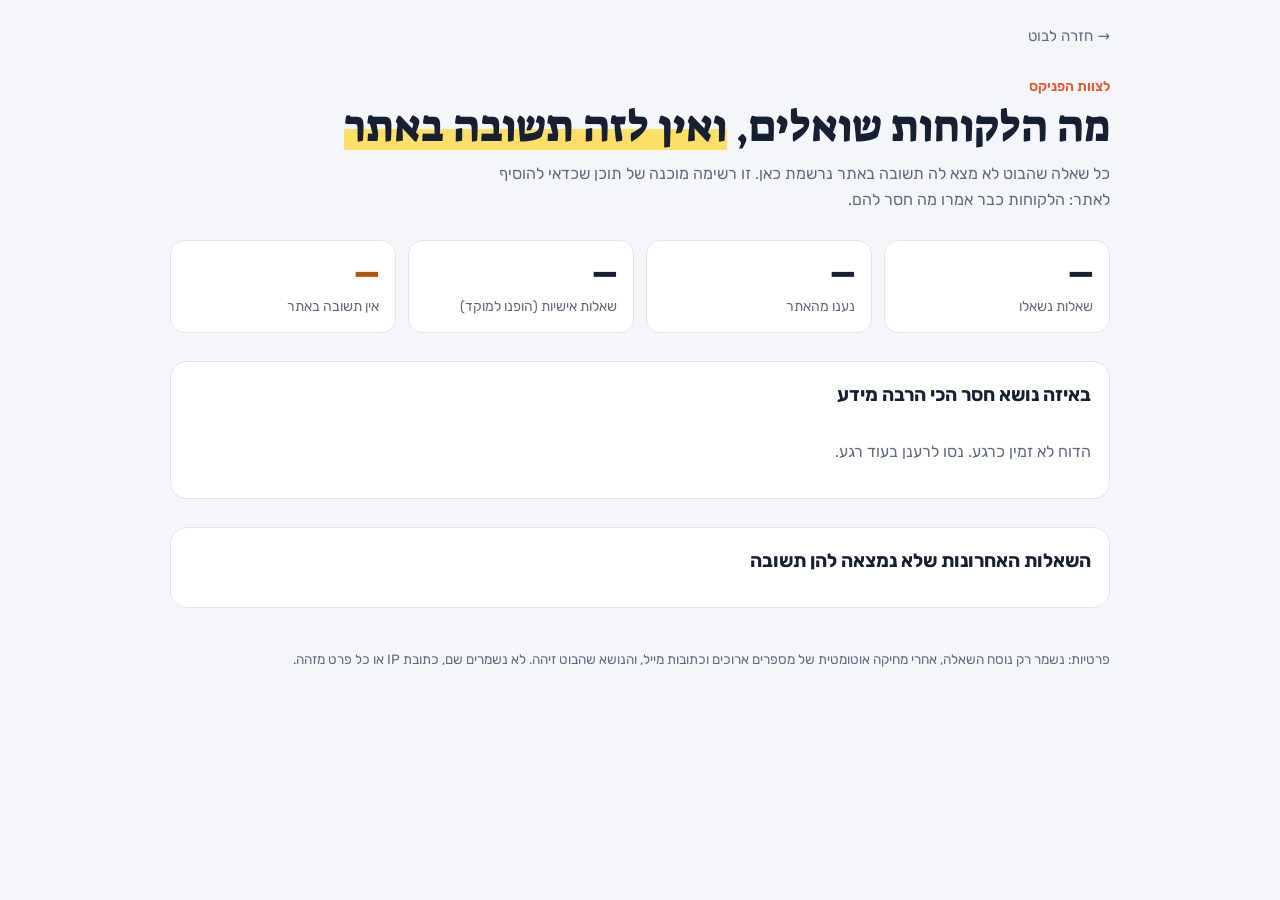
==== web/public/insights.html @ 275848f5 "Web: answers in the customer's language (with Hebrew search translation), voice input and read-aloud" ====
<!doctype html>
<html lang="he" dir="rtl">
<head>
<meta charset="utf-8">
<meta name="viewport" content="width=device-width, initial-scale=1, viewport-fit=cover">
<title>מקור · מה הלקוחות שואלים</title>
<meta name="description" content="דוח לצוות הפניקס: השאלות שלקוחות שאלו את הבוט, ואין עליהן תשובה באתר.">
<link rel="stylesheet" href="widget.css" data-mk-css>
<style>
/* layout: לוח בקרה בעמודה אחת - מספרים למעלה, נושאים, ואז רשימת השאלות שלא נענו */
:root {
  --bg: #f4f6fa; --surface: #ffffff; --ink: #172033; --muted: #5f6b7d; --line: #e1e6ee;
  --accent: #e8572a; --ok: #0f7b62; --warn: #b4540a; --mark: #ffe066;
  --display: "Suez One", "Rubik", Georgia, serif;
  --body: "Rubik", "Assistant", system-ui, "Segoe UI", Arial, sans-serif;
  color-scheme: light;
}
@media (prefers-color-scheme: dark) { :root:not([data-theme="light"]) {
  --bg: #0f1420; --surface: #151b28; --ink: #e9edf5; --muted: #a3adbf; --line: #262e40; --ok: #6fd3b5; --warn: #f3a35b; --mark: #7a6514; color-scheme: dark; } }
:root[data-theme="dark"] {
  --bg: #0f1420; --surface: #151b28; --ink: #e9edf5; --muted: #a3adbf; --line: #262e40; --ok: #6fd3b5; --warn: #f3a35b; --mark: #7a6514; color-scheme: dark; }
* { box-sizing: border-box; }
body { margin: 0; background: var(--bg); color: var(--ink); font-family: var(--body); line-height: 1.6; }
.wrap { max-width: 980px; margin: 0 auto; padding-left: max(20px, env(safe-area-inset-left, 0px));
  padding-right: max(20px, env(safe-area-inset-right, 0px)); padding-block: 24px 56px; display: flex; flex-direction: column; gap: 28px; }
.top { display: flex; align-items: center; gap: 12px; flex-wrap: wrap; }
.top a { color: var(--muted); text-decoration: none; font-size: 15px; }
.top a:hover { color: var(--ink); }
.eyebrow { color: var(--accent); font-weight: 600; font-size: 14px; }
h1 { font-family: var(--display); font-weight: 400; font-size: clamp(30px, 5vw, 44px); line-height: 1.15; margin: 4px 0 8px; text-wrap: balance; }
h1 span { background: linear-gradient(transparent 55%, var(--mark) 55%, var(--mark) 92%, transparent 92%); }
.lede { margin: 0; color: var(--muted); max-width: 62ch; }
.stats { display: grid; grid-template-columns: repeat(4, minmax(0, 1fr)); gap: 12px; }
.stat { background: var(--surface); border: 1px solid var(--line); border-radius: 14px; padding: 14px 16px; }
.stat b { display: block; font-family: var(--display); font-size: 34px; line-height: 1.1; font-variant-numeric: tabular-nums; }
.stat span { color: var(--muted); font-size: 14px; }
.stat.gap b { color: var(--warn); }
.panel { background: var(--surface); border: 1px solid var(--line); border-radius: 16px; padding: 18px; display: flex; flex-direction: column; gap: 12px; }
.panel h2 { margin: 0; font-size: 19px; }
.bar { display: grid; grid-template-columns: minmax(0, 220px) minmax(0, 1fr) 40px; align-items: center; gap: 10px; font-size: 14.5px; }
.bar-track { height: 12px; border-radius: 6px; background: var(--bg); overflow: hidden; }
.bar-fill { height: 100%; background: var(--warn); border-radius: 6px; }
.bar b { text-align: left; font-variant-numeric: tabular-nums; }
.q { display: flex; gap: 12px; justify-content: space-between; align-items: baseline; padding: 10px 0; border-bottom: 1px solid var(--line); }
.q:last-child { border-bottom: 0; }
.q p { margin: 0; min-width: 0; overflow-wrap: anywhere; }
.q small { color: var(--muted); white-space: nowrap; font-size: 12.5px; }
.tag { display: inline-block; font-size: 12px; color: var(--muted); border: 1px solid var(--line); border-radius: 999px; padding: 0 8px; margin-inline-start: 6px; }
.empty { color: var(--muted); }
.note { font-size: 13.5px; color: var(--muted); }
@media (max-width: 720px) {
  .stats { grid-template-columns: repeat(2, minmax(0, 1fr)); }
  .bar { grid-template-columns: minmax(0, 1fr) 40px; }
  .bar-track { grid-column: 1 / -1; grid-row: 2; }
}
</style>
</head>
<body>
<div class="wrap">
  <nav class="top"><a href="/">→ חזרה לבוט</a></nav>
  <header>
    <div class="eyebrow">לצוות הפניקס</div>
    <h1>מה הלקוחות שואלים, <span>ואין לזה תשובה באתר</span></h1>
    <p class="lede">כל שאלה שהבוט לא מצא לה תשובה באתר נרשמת כאן. זו רשימה מוכנה של תוכן שכדאי להוסיף לאתר: הלקוחות כבר אמרו מה חסר להם.</p>
  </header>

  <section class="stats" id="stats" aria-label="סיכום">
    <div class="stat"><b id="s-total">–</b><span>שאלות נשאלו</span></div>
    <div class="stat"><b id="s-answered">–</b><span>נענו מהאתר</span></div>
    <div class="stat"><b id="s-personal">–</b><span>שאלות אישיות (הופנו למוקד)</span></div>
    <div class="stat gap"><b id="s-gap">–</b><span>אין תשובה באתר</span></div>
  </section>

  <section class="panel">
    <h2>באיזה נושא חסר הכי הרבה מידע</h2>
    <div id="topics"><p class="empty">טוען…</p></div>
  </section>

  <section class="panel">
    <h2>השאלות האחרונות שלא נמצאה להן תשובה</h2>
    <div id="recent"><p class="empty">טוען…</p></div>
  </section>

  <p class="note">פרטיות: נשמר רק נוסח השאלה, אחרי מחיקה אוטומטית של מספרים ארוכים וכתובות מייל, והנושא שהבוט זיהה. לא נשמרים שם, כתובת IP או כל פרט מזהה.</p>
</div>

<script>
  function esc(s) { return String(s).replace(/[&<>"']/g, function (c) { return { "&": "&amp;", "<": "&lt;", ">": "&gt;", '"': "&quot;", "'": "&#39;" }[c]; }); }
  function pct(n, total) { return total ? Math.round(100 * n / total) + "%" : "–"; }
  fetch("/api/insights").then(function (r) { return r.json(); }).then(function (d) {
    if (!d.enabled) {
      document.getElementById("topics").innerHTML = '<p class="empty">הדוח עוד לא מחובר למסד נתונים.</p>';
      document.getElementById("recent").innerHTML = "";
      return;
    }
    document.getElementById("s-total").textContent = d.total.toLocaleString("he-IL");
    document.getElementById("s-answered").textContent = pct(d.answered, d.total);
    document.getElementById("s-personal").textContent = pct(d.personal, d.total);
    document.getElementById("s-gap").textContent = pct(d.not_found, d.total);

    var max = d.topics.length ? d.topics[0][1] : 0;
    document.getElementById("topics").innerHTML = d.topics.length ? d.topics.map(function (t) {
      return '<div class="bar"><span>' + esc(t[0]) + '</span><div class="bar-track"><div class="bar-fill" style="width:' +
        Math.max(4, 100 * t[1] / max) + '%"></div></div><b>' + t[1] + "</b></div>";
    }).join("") : '<p class="empty">עוד אין שאלות כאלה. הן יופיעו כאן כשלקוחות ישאלו משהו שלא כתוב באתר.</p>';

    document.getElementById("recent").innerHTML = d.recent.length ? d.recent.map(function (g) {
      var when = new Date(g.ts * 1000).toLocaleDateString("he-IL", { day: "numeric", month: "numeric" });
      return '<div class="q"><p dir="auto">' + esc(g.q) + (g.topic ? '<span class="tag">' + esc(g.topic) + "</span>" : "") +
        "</p><small>" + when + "</small></div>";
    }).join("") : '<p class="empty">עוד אין שאלות כאלה.</p>';
  }).catch(function () {
    document.getElementById("topics").innerHTML = '<p class="empty">הדוח לא זמין כרגע. נסו לרענן בעוד רגע.</p>';
    document.getElementById("recent").innerHTML = "";
  });
</script>
</body>
</html>
---- web/public/widget.css ----
/*
  מקור - עיצוב ווידג'ט הצ'אט.
  כל המחלקות מתחילות ב-mk- וכל הצבעים הם משתנים (--mk-...), כדי שהווידג'ט
  לא יתנגש בעיצוב של האתר שמטמיע אותו, ושאפשר לשנות צבע מותג בשורה אחת.
*/
/* גופנים מקומיים (רישיון SIL OFL, ראו fonts/) - בלי תלות ב-Google Fonts */
@font-face { font-family: "Rubik"; font-style: normal; font-weight: 400; font-display: swap; src: url("fonts/rubik-hebrew-400-normal.woff2") format("woff2"); unicode-range: U+0307-0308, U+0590-05FF, U+200C-2010, U+20AA, U+25CC, U+FB1D-FB4F; }
@font-face { font-family: "Rubik"; font-style: normal; font-weight: 400; font-display: swap; src: url("fonts/rubik-latin-400-normal.woff2") format("woff2"); unicode-range: U+0000-00FF, U+0131, U+0152-0153, U+02BB-02BC, U+02C6, U+02DA, U+02DC, U+2000-206F, U+20AC, U+2122, U+2191, U+2193, U+2212, U+2215, U+FEFF, U+FFFD; }
@font-face { font-family: "Rubik"; font-style: normal; font-weight: 500; font-display: swap; src: url("fonts/rubik-hebrew-500-normal.woff2") format("woff2"); unicode-range: U+0307-0308, U+0590-05FF, U+200C-2010, U+20AA, U+25CC, U+FB1D-FB4F; }
@font-face { font-family: "Rubik"; font-style: normal; font-weight: 500; font-display: swap; src: url("fonts/rubik-latin-500-normal.woff2") format("woff2"); unicode-range: U+0000-00FF, U+0131, U+0152-0153, U+02BB-02BC, U+02C6, U+02DA, U+02DC, U+2000-206F, U+20AC, U+2122, U+2191, U+2193, U+2212, U+2215, U+FEFF, U+FFFD; }
@font-face { font-family: "Rubik"; font-style: normal; font-weight: 600; font-display: swap; src: url("fonts/rubik-hebrew-600-normal.woff2") format("woff2"); unicode-range: U+0307-0308, U+0590-05FF, U+200C-2010, U+20AA, U+25CC, U+FB1D-FB4F; }
@font-face { font-family: "Rubik"; font-style: normal; font-weight: 600; font-display: swap; src: url("fonts/rubik-latin-600-normal.woff2") format("woff2"); unicode-range: U+0000-00FF, U+0131, U+0152-0153, U+02BB-02BC, U+02C6, U+02DA, U+02DC, U+2000-206F, U+20AC, U+2122, U+2191, U+2193, U+2212, U+2215, U+FEFF, U+FFFD; }
@font-face { font-family: "Rubik"; font-style: normal; font-weight: 700; font-display: swap; src: url("fonts/rubik-hebrew-700-normal.woff2") format("woff2"); unicode-range: U+0307-0308, U+0590-05FF, U+200C-2010, U+20AA, U+25CC, U+FB1D-FB4F; }
@font-face { font-family: "Rubik"; font-style: normal; font-weight: 700; font-display: swap; src: url("fonts/rubik-latin-700-normal.woff2") format("woff2"); unicode-range: U+0000-00FF, U+0131, U+0152-0153, U+02BB-02BC, U+02C6, U+02DA, U+02DC, U+2000-206F, U+20AC, U+2122, U+2191, U+2193, U+2212, U+2215, U+FEFF, U+FFFD; }
@font-face { font-family: "Suez One"; font-style: normal; font-weight: 400; font-display: swap; src: url("fonts/suez-one-hebrew-400-normal.woff2") format("woff2"); unicode-range: U+0307-0308, U+0590-05FF, U+200C-2010, U+20AA, U+25CC, U+FB1D-FB4F; }
@font-face { font-family: "Suez One"; font-style: normal; font-weight: 400; font-display: swap; src: url("fonts/suez-one-latin-400-normal.woff2") format("woff2"); unicode-range: U+0000-00FF, U+0131, U+0152-0153, U+02BB-02BC, U+02C6, U+02DA, U+02DC, U+2000-206F, U+20AC, U+2122, U+2191, U+2193, U+2212, U+2215, U+FEFF, U+FFFD; }

.mk {
  --mk-accent: #e8572a;          /* צבע המותג - ניתן לשינוי עם data-color */
  --mk-accent-ink: #ffffff;
  --mk-ink: #172033;
  --mk-muted: #5f6b7d;
  --mk-line: #e3e7ee;
  --mk-bg: #ffffff;
  --mk-soft: #f3f5f9;
  --mk-user: #172033;
  --mk-user-ink: #ffffff;
  --mk-mark: #ffe066;            /* צבע ה"מרקר" */
  --mk-ok: #0f7b62;  --mk-ok-bg: #e2f4ee;
  --mk-nf: #5a6378;  --mk-nf-bg: #eceff5;
  --mk-pe: #8a5300;  --mk-pe-bg: #fdf0d6;
  --mk-open: #0f7b62; --mk-closed: #b23b2e; --mk-wa: #128c4a;
  --mk-font: "Rubik", "Assistant", system-ui, "Segoe UI", Arial, sans-serif;
  --mk-radius: 20px;
  --mk-shadow: 0 28px 70px -24px rgba(23, 32, 51, .38), 0 2px 10px rgba(23, 32, 51, .07);

  font-family: var(--mk-font);
  color: var(--mk-ink);
  direction: rtl;
  font-size: 15px;
  line-height: 1.6;
  box-sizing: border-box;
}
.mk *, .mk *::before, .mk *::after { box-sizing: inherit; }
.mk [hidden] { display: none !important; }

@media (prefers-color-scheme: dark) {
  :root:not([data-theme="light"]) .mk.mk-auto-theme {
    --mk-ink: #e9edf5; --mk-muted: #a3adbf; --mk-line: #2c3446; --mk-bg: #151b28; --mk-soft: #1e2534;
    --mk-user: #e9edf5; --mk-user-ink: #151b28; --mk-mark: #7a6514;
    --mk-ok: #6fd3b5; --mk-ok-bg: #133229; --mk-nf: #b7bfd1; --mk-nf-bg: #252d3e;
    --mk-pe: #f3c46b; --mk-pe-bg: #3a2c12; --mk-open: #6fd3b5; --mk-closed: #ff8f80; --mk-wa: #5fd394;
  }
}
:root[data-theme="dark"] .mk.mk-auto-theme {
  --mk-ink: #e9edf5; --mk-muted: #a3adbf; --mk-line: #2c3446; --mk-bg: #151b28; --mk-soft: #1e2534;
  --mk-user: #e9edf5; --mk-user-ink: #151b28; --mk-mark: #7a6514;
  --mk-ok: #6fd3b5; --mk-ok-bg: #133229; --mk-nf: #b7bfd1; --mk-nf-bg: #252d3e;
  --mk-pe: #f3c46b; --mk-pe-bg: #3a2c12; --mk-open: #6fd3b5; --mk-closed: #ff8f80; --mk-wa: #5fd394;
}

/* ---------- חלון הצ'אט ---------- */
.mk-panel {
  display: flex; flex-direction: column; height: 100%; min-height: 0;
  background: var(--mk-bg); border: 1px solid var(--mk-line);
  border-radius: var(--mk-radius); box-shadow: var(--mk-shadow); overflow: hidden;
}
.mk-head {
  display: flex; align-items: center; gap: 10px; padding: 12px 14px;
  border-bottom: 1px solid var(--mk-line);
}
.mk-logo {
  width: 40px; height: 40px; flex: none; border-radius: 13px;
  background: var(--mk-accent); color: var(--mk-accent-ink); display: grid; place-items: center;
}
.mk-logo svg { width: 22px; height: 22px; }
.mk-title { display: flex; flex-direction: column; min-width: 0; }
.mk-title b { font-size: 17px; line-height: 1.2; }
.mk-status { font-size: 12.5px; color: var(--mk-muted); display: flex; align-items: center; gap: 6px; }
.mk-dot { width: 7px; height: 7px; border-radius: 50%; background: #c2c8d3; }
.mk-status[data-state="ready"] .mk-dot { background: var(--mk-open); box-shadow: 0 0 0 3px color-mix(in srgb, var(--mk-open) 20%, transparent); }
.mk-status[data-state="warming"] .mk-dot { background: #e0b100; animation: mk-pulse .9s infinite alternate; }
.mk-head-actions { margin-inline-start: auto; display: flex; align-items: center; gap: 2px; }
.mk-faq-btn {
  display: inline-flex; align-items: center; gap: 6px; font: inherit; font-size: 13px; font-weight: 600;
  color: var(--mk-ink); background: var(--mk-soft); border: 1px solid transparent; border-radius: 999px;
  padding: 6px 12px; cursor: pointer; white-space: nowrap;
}
.mk-faq-btn svg { width: 16px; height: 16px; }
.mk-faq-btn:hover { border-color: var(--mk-line); }
.mk-faq-btn[aria-pressed="true"] { background: var(--mk-ink); color: var(--mk-bg); }
.mk-icon-btn {
  border: 0; background: transparent; color: var(--mk-muted); cursor: pointer;
  width: 34px; height: 34px; border-radius: 10px; display: grid; place-items: center;
}
.mk-icon-btn:hover { background: var(--mk-soft); color: var(--mk-ink); }
.mk-icon-btn svg { width: 18px; height: 18px; }

.mk-body { position: relative; flex: 1; min-height: 0; display: flex; }

/* ---------- ההודעות ---------- */
.mk-log, .mk-faq {
  flex: 1; min-height: 0; overflow-y: auto; overscroll-behavior: contain;
  padding: 18px 16px 10px; display: flex; flex-direction: column; gap: 14px;
}
.mk-msg { max-width: 92%; animation: mk-in .3s ease-out both; }
.mk p { margin: 0; }
.mk p + p { margin-top: 6px; }
.mk-user {
  align-self: flex-start; background: var(--mk-user); color: var(--mk-user-ink);
  padding: 9px 14px; border-radius: 18px 18px 18px 5px;
}
.mk-bot { align-self: stretch; max-width: 100%; display: flex; flex-direction: column; gap: 10px; }
.mk-bubble { background: var(--mk-soft); border-radius: 5px 18px 18px 18px; padding: 12px 14px; }
.mk-bubble ul { margin: 4px 0 0; padding-inline-start: 18px; }
.mk-bubble li { margin: 3px 0; }

.mk-badge {
  align-self: flex-start; font-size: 12.5px; font-weight: 600;
  padding: 2px 10px; border-radius: 999px;
}
.mk-badge.answered { color: var(--mk-ok); background: var(--mk-ok-bg); }
.mk-badge.not_found { color: var(--mk-nf); background: var(--mk-nf-bg); }
.mk-badge.personal { color: var(--mk-pe); background: var(--mk-pe-bg); }

/* ---------- אנימציית "מרקר" בזמן חיפוש ---------- */
.mk-thinking {
  background: var(--mk-soft); border-radius: 5px 18px 18px 18px; padding: 14px 16px 12px;
  display: flex; flex-direction: column; gap: 10px; width: min(300px, 100%);
}
.mk-lines { display: flex; flex-direction: column; gap: 9px; }
.mk-lines i {
  position: relative; display: block; height: 9px; border-radius: 5px;
  background: color-mix(in srgb, var(--mk-muted) 22%, transparent); overflow: hidden;
}
.mk-lines i:nth-child(1) { width: 92%; } .mk-lines i:nth-child(2) { width: 74%; } .mk-lines i:nth-child(3) { width: 84%; }
.mk-lines i::after {           /* המרקר הצהוב שעובר על השורה */
  content: ""; position: absolute; top: -2px; bottom: -2px; right: 0; width: 0;
  background: var(--mk-mark); border-radius: 4px; opacity: .95;
  animation: mk-mark 2.7s ease-in-out infinite;
}
.mk-lines i:nth-child(2)::after { animation-delay: .9s; }
.mk-lines i:nth-child(3)::after { animation-delay: 1.8s; }
.mk-thinking-text { font-size: 13.5px; color: var(--mk-muted); }

/* ---------- מקורות + ציטוט מודגש ---------- */
.mk-sources { display: flex; flex-direction: column; gap: 8px; }
.mk-src {
  border: 1px solid var(--mk-line); border-radius: 14px; padding: 10px 12px;
  display: flex; flex-direction: column; gap: 6px; background: var(--mk-bg);
}
.mk-src-title { font-size: 13px; font-weight: 600; display: flex; gap: 8px; align-items: baseline; }
.mk-src-title span {
  flex: none; font-size: 11px; font-weight: 600; color: var(--mk-muted);
  border: 1px solid var(--mk-line); border-radius: 6px; padding: 0 6px;
}
.mk-quote { font-size: 14px; line-height: 1.7; }
.mk-quote mark {
  background: linear-gradient(transparent 30%, var(--mk-mark) 30%, var(--mk-mark) 90%, transparent 90%);
  color: inherit; padding: 0 3px; box-decoration-break: clone; -webkit-box-decoration-break: clone;
}
.mk-src-link {
  align-self: flex-start; font-size: 13px; font-weight: 600; color: var(--mk-accent);
  text-decoration: none; display: inline-flex; gap: 5px; align-items: center;
}
.mk-src-link svg { width: 14px; height: 14px; }
.mk-src-link:hover { text-decoration: underline; }

/* ---------- כרטיס המוקד ---------- */
.mk-dept {
  border-radius: 14px; padding: 12px 14px; display: flex; flex-direction: column; gap: 8px;
  background: var(--mk-bg); border: 1px solid var(--mk-line);
  box-shadow: inset 0 3px 0 var(--mk-accent);
}
.mk-dept-top { display: flex; align-items: center; gap: 8px; flex-wrap: wrap; }
.mk-dept-ico { width: 26px; height: 26px; border-radius: 8px; display: grid; place-items: center; background: var(--mk-soft); color: var(--mk-accent); }
.mk-dept-ico svg { width: 15px; height: 15px; }
.mk-dept-name { font-weight: 600; font-size: 14px; }
.mk-open { font-size: 12px; font-weight: 600; padding: 1px 9px; border-radius: 999px; display: inline-flex; align-items: center; gap: 5px; }
.mk-open::before { content: ""; width: 7px; height: 7px; border-radius: 50%; background: currentColor; }
.mk-open.is-open { color: var(--mk-open); background: color-mix(in srgb, var(--mk-open) 12%, transparent); }
.mk-open.is-closed { color: var(--mk-closed); background: color-mix(in srgb, var(--mk-closed) 10%, transparent); }
.mk-hours { font-size: 12.5px; color: var(--mk-muted); }
.mk-contacts { display: flex; flex-wrap: wrap; gap: 6px; }
.mk-contact {
  display: inline-flex; align-items: baseline; gap: 6px; font-size: 14px; font-weight: 600;
  padding: 6px 12px; border-radius: 10px; background: var(--mk-soft); color: var(--mk-ink); text-decoration: none;
}
.mk-contact small { font-weight: 500; font-size: 12px; color: var(--mk-muted); }
.mk-contact bdi { direction: ltr; unicode-bidi: isolate; font-variant-numeric: tabular-nums; }
.mk-contact.is-wa bdi { color: var(--mk-wa); }
.mk-contact:hover { background: var(--mk-line); }
.mk-dept-mini { font-size: 13px; color: var(--mk-muted); }
.mk-dept-mini button { font: inherit; color: var(--mk-accent); background: none; border: 0; padding: 0; cursor: pointer; font-weight: 600; }

/* ---------- הצעות ---------- */
.mk-suggest { display: flex; flex-direction: column; align-items: flex-start; gap: 8px; }
.mk-chip {
  font: inherit; font-size: 14px; cursor: pointer; text-align: start;
  padding: 8px 14px; border-radius: 14px; border: 1px solid var(--mk-line);
  background: var(--mk-bg); color: var(--mk-ink); transition: border-color .15s, transform .15s;
}
.mk-chip:hover { border-color: var(--mk-accent); transform: translateX(-2px); }
.mk-error { color: var(--mk-closed); font-size: 14px; }
.mk-retry { font: inherit; font-size: 13px; margin-top: 6px; border: 1px solid var(--mk-line); background: var(--mk-bg); border-radius: 8px; padding: 3px 10px; cursor: pointer; color: var(--mk-ink); }

/* ---------- שאלות נפוצות ---------- */
.mk-faq { gap: 8px; }
.mk-faq-head { display: flex; align-items: center; justify-content: space-between; gap: 8px; }
.mk-faq-head b { font-size: 17px; }
.mk-back { display: inline-flex; align-items: center; gap: 4px; font: inherit; font-size: 13px; font-weight: 600; color: var(--mk-accent); background: none; border: 0; cursor: pointer; }
.mk-back svg { width: 16px; height: 16px; }
.mk-faq-intro { margin: 0 0 4px; font-size: 13px; color: var(--mk-muted); }
.mk-faq-topic { font-size: 12px; font-weight: 600; color: var(--mk-muted); letter-spacing: .02em; margin-top: 8px; }
.mk-faq-item { border: 1px solid var(--mk-line); border-radius: 14px; background: var(--mk-bg); }
.mk-faq-item summary {
  list-style: none; cursor: pointer; padding: 11px 14px; font-weight: 600; font-size: 14.5px;
  display: flex; justify-content: space-between; gap: 10px; align-items: center;
}
.mk-faq-item summary::-webkit-details-marker { display: none; }
.mk-faq-item summary::after { content: "+"; font-size: 20px; line-height: 1; color: var(--mk-muted); transition: transform .2s; }
.mk-faq-item[open] summary::after { transform: rotate(45deg); }
.mk-faq-body { padding: 0 12px 12px; display: flex; flex-direction: column; gap: 8px; }
.mk-faq-loading { color: var(--mk-muted); }

/* ---------- שורת הכתיבה ---------- */
.mk-form { border-top: 1px solid var(--mk-line); padding: 10px 12px 8px; display: flex; flex-direction: column; gap: 6px; }
.mk-row { display: flex; gap: 8px; align-items: flex-end; }
.mk-input {
  flex: 1; min-width: 0; resize: none; font: inherit; color: var(--mk-ink);
  background: var(--mk-soft); border: 1px solid transparent; border-radius: 14px;
  padding: 10px 14px; max-height: 120px; outline: none;
}
.mk-input::placeholder { color: var(--mk-muted); }
.mk-input:focus { border-color: var(--mk-accent); background: var(--mk-bg); outline: none; box-shadow: 0 0 0 3px color-mix(in srgb, var(--mk-accent) 18%, transparent); }
.mk-send {
  flex: none; width: 44px; height: 44px; border-radius: 14px; border: 0; cursor: pointer;
  background: var(--mk-accent); color: var(--mk-accent-ink); display: grid; place-items: center;
  transition: transform .15s;
}
.mk-send:hover:not(:disabled) { transform: scale(1.05); }
.mk-send:disabled { opacity: .45; cursor: default; }
.mk-send svg { width: 20px; height: 20px; transform: scaleX(-1); }
.mk-note { font-size: 11.5px; color: var(--mk-muted); text-align: center; }

.mk button:focus-visible, .mk a:focus-visible, .mk summary:focus-visible,
.mk-launcher:focus-visible {
  outline: 3px solid color-mix(in srgb, var(--mk-accent) 55%, transparent); outline-offset: 2px;
}


/* ---------- שורת הסטטוס + הקראה ---------- */
.mk-answer-top { display: flex; align-items: center; gap: 8px; flex-wrap: wrap; }
.mk-speak {
  display: inline-flex; align-items: center; gap: 5px; font: inherit; font-size: 12.5px; font-weight: 600;
  color: var(--mk-muted); background: transparent; border: 1px solid var(--mk-line); border-radius: 999px;
  padding: 2px 10px; cursor: pointer;
}
.mk-speak svg { width: 15px; height: 15px; }
.mk-speak:hover, .mk-speak.is-on { color: var(--mk-accent); border-color: var(--mk-accent); }
.mk-langs { font-size: 13px; color: var(--mk-muted); }

/* ---------- טבלת השוואה ---------- */
.mk-table-wrap { overflow-x: auto; border: 1px solid var(--mk-line); border-radius: 14px; background: var(--mk-bg); }
.mk-table { width: 100%; border-collapse: collapse; font-size: 13.5px; }
.mk-table th, .mk-table td { padding: 8px 10px; text-align: start; vertical-align: top; border-bottom: 1px solid var(--mk-line); }
.mk-table thead th { background: var(--mk-soft); font-weight: 600; white-space: nowrap; }
.mk-table thead th:not(:first-child) { color: var(--mk-accent); }
.mk-table tbody th { font-weight: 600; color: var(--mk-muted); white-space: nowrap; }
.mk-table tr:last-child th, .mk-table tr:last-child td { border-bottom: 0; }

/* ---------- רשימת "מה להכין" ---------- */
.mk-check { border: 1px solid var(--mk-line); border-radius: 14px; padding: 10px 12px; background: var(--mk-bg); display: flex; flex-direction: column; gap: 4px; }
.mk-check-head { display: flex; justify-content: space-between; align-items: center; gap: 8px; margin-bottom: 2px; }
.mk-check-head b { font-size: 14px; }
.mk-check-count { font-size: 12px; color: var(--mk-muted); font-variant-numeric: tabular-nums; }
.mk-check.is-done .mk-check-count { color: var(--mk-ok); font-weight: 600; }
.mk-check-item { display: flex; gap: 9px; align-items: flex-start; font-size: 14px; cursor: pointer; padding: 4px 2px; border-radius: 8px; }
.mk-check-item:hover { background: var(--mk-soft); }
.mk-check-item input { margin-top: 4px; width: 16px; height: 16px; accent-color: var(--mk-accent); flex: none; }
.mk-check-item input:checked + span { text-decoration: line-through; color: var(--mk-muted); }

/* ---------- מיקרופון ---------- */
.mk-mic {
  flex: none; width: 44px; height: 44px; border-radius: 14px; border: 1px solid var(--mk-line); cursor: pointer;
  background: var(--mk-bg); color: var(--mk-muted); display: grid; place-items: center; position: relative;
}
.mk-mic svg { width: 20px; height: 20px; }
.mk-mic:hover { color: var(--mk-accent); border-color: var(--mk-accent); }
.mk-mic.is-on { color: var(--mk-accent-ink); background: var(--mk-accent); border-color: var(--mk-accent); }
.mk-mic.is-on::after {
  content: ""; position: absolute; inset: -5px; border-radius: 18px; border: 2px solid var(--mk-accent);
  animation: mk-ring 1.2s ease-out infinite;
}
@keyframes mk-ring { from { opacity: .8; transform: scale(.92); } to { opacity: 0; transform: scale(1.15); } }

/* ---------- מצב "צף" (כמו באתר אמיתי) ---------- */
.mk-launcher {
  position: fixed; z-index: 2147483000;
  bottom: calc(20px + env(safe-area-inset-bottom, 0px));
  left: calc(20px + env(safe-area-inset-left, 0px));
  width: 62px; height: 62px; border-radius: 50%; border: 0; cursor: pointer;
  background: var(--mk-accent); color: var(--mk-accent-ink); box-shadow: var(--mk-shadow);
  display: grid; place-items: center; transition: transform .2s;
}
.mk-launcher:hover { transform: scale(1.06); }
.mk-launcher svg { width: 28px; height: 28px; }
.mk-float {
  position: fixed; z-index: 2147483001;
  bottom: calc(94px + env(safe-area-inset-bottom, 0px));
  left: calc(20px + env(safe-area-inset-left, 0px));
  width: min(410px, calc(100vw - 40px)); height: min(660px, calc(100vh - 120px));
  transform-origin: bottom left; animation: mk-pop .22s ease-out both;
}
@media (max-width: 520px) {
  .mk-float { inset: 0; width: auto; height: auto; }
  .mk-float .mk-panel { border-radius: 0; border: 0;
    padding-top: env(safe-area-inset-top, 0px); padding-bottom: env(safe-area-inset-bottom, 0px); }
}

@keyframes mk-in { from { opacity: 0; transform: translateY(6px); } to { opacity: 1; transform: none; } }
@keyframes mk-pop { from { opacity: 0; transform: scale(.94); } to { opacity: 1; transform: none; } }
@keyframes mk-pulse { to { opacity: .35; } }
@keyframes mk-mark {
  0% { width: 0; opacity: .95; }
  45% { width: 100%; opacity: .95; }
  75% { width: 100%; opacity: 0; }
  100% { width: 100%; opacity: 0; }
}
@media (prefers-reduced-motion: reduce) {
  .mk *, .mk-float { animation: none !important; transition: none !important; }
  .mk-lines i::after { width: 60%; }
}
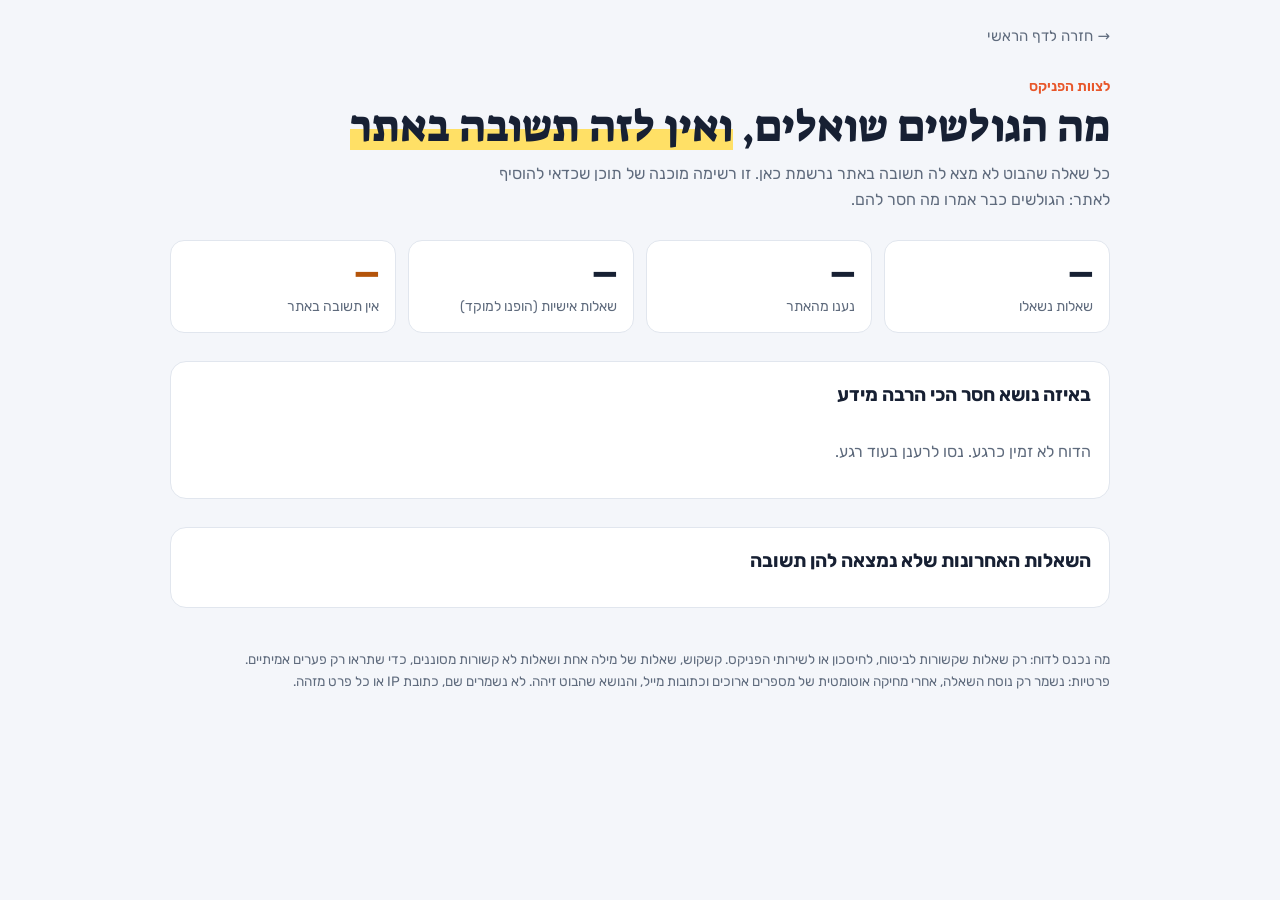
==== commit 9cf987d1: "Report shows only on-topic gaps; "visitors" vs Phoenix wording; hackathon framing - bot: the model a" ====
--- a/web/public/insights.html
+++ b/web/public/insights.html
@@ -3,8 +3,8 @@
 <head>
 <meta charset="utf-8">
 <meta name="viewport" content="width=device-width, initial-scale=1, viewport-fit=cover">
-<title>מקור · מה הלקוחות שואלים</title>
-<meta name="description" content="דוח לצוות הפניקס: השאלות שלקוחות שאלו את הבוט, ואין עליהן תשובה באתר.">
+<title>מה הגולשים שואלים · דוח לצוות התוכן</title>
+<meta name="description" content="דוח לצוות הפניקס: השאלות שגולשים שאלו את הבוט, ואין עליהן תשובה באתר.">
 <link rel="stylesheet" href="widget.css" data-mk-css>
 <style>
 /* layout: לוח בקרה בעמודה אחת - מספרים למעלה, נושאים, ואז רשימת השאלות שלא נענו */
@@ -57,11 +57,11 @@
 </head>
 <body>
 <div class="wrap">
-  <nav class="top"><a href="/">→ חזרה לבוט</a></nav>
+  <nav class="top"><a href="/">→ חזרה לדף הראשי</a></nav>
   <header>
     <div class="eyebrow">לצוות הפניקס</div>
-    <h1>מה הלקוחות שואלים, <span>ואין לזה תשובה באתר</span></h1>
-    <p class="lede">כל שאלה שהבוט לא מצא לה תשובה באתר נרשמת כאן. זו רשימה מוכנה של תוכן שכדאי להוסיף לאתר: הלקוחות כבר אמרו מה חסר להם.</p>
+    <h1>מה הגולשים שואלים, <span>ואין לזה תשובה באתר</span></h1>
+    <p class="lede">כל שאלה שהבוט לא מצא לה תשובה באתר נרשמת כאן. זו רשימה מוכנה של תוכן שכדאי להוסיף לאתר: הגולשים כבר אמרו מה חסר להם.</p>
   </header>
 
   <section class="stats" id="stats" aria-label="סיכום">
@@ -81,7 +81,7 @@
     <div id="recent"><p class="empty">טוען…</p></div>
   </section>
 
-  <p class="note">פרטיות: נשמר רק נוסח השאלה, אחרי מחיקה אוטומטית של מספרים ארוכים וכתובות מייל, והנושא שהבוט זיהה. לא נשמרים שם, כתובת IP או כל פרט מזהה.</p>
+  <p class="note">מה נכנס לדוח: רק שאלות שקשורות לביטוח, לחיסכון או לשירותי הפניקס. קשקוש, שאלות של מילה אחת ושאלות לא קשורות מסוננים, כדי שתראו רק פערים אמיתיים.<br>פרטיות: נשמר רק נוסח השאלה, אחרי מחיקה אוטומטית של מספרים ארוכים וכתובות מייל, והנושא שהבוט זיהה. לא נשמרים שם, כתובת IP או כל פרט מזהה.</p>
 </div>
 
 <script>
@@ -102,7 +102,7 @@
     document.getElementById("topics").innerHTML = d.topics.length ? d.topics.map(function (t) {
       return '<div class="bar"><span>' + esc(t[0]) + '</span><div class="bar-track"><div class="bar-fill" style="width:' +
         Math.max(4, 100 * t[1] / max) + '%"></div></div><b>' + t[1] + "</b></div>";
-    }).join("") : '<p class="empty">עוד אין שאלות כאלה. הן יופיעו כאן כשלקוחות ישאלו משהו שלא כתוב באתר.</p>';
+    }).join("") : '<p class="empty">עוד אין שאלות כאלה. הן יופיעו כאן כשגולשים ישאלו משהו שלא כתוב באתר.</p>';
 
     document.getElementById("recent").innerHTML = d.recent.length ? d.recent.map(function (g) {
       var when = new Date(g.ts * 1000).toLocaleDateString("he-IL", { day: "numeric", month: "numeric" });
--- a/web/public/widget.css
+++ b/web/public/widget.css
@@ -1,5 +1,5 @@
 /*
-  מקור - עיצוב ווידג'ט הצ'אט.
+  עיצוב ווידג'ט הצ'אט.
   כל המחלקות מתחילות ב-mk- וכל הצבעים הם משתנים (--mk-...), כדי שהווידג'ט
   לא יתנגש בעיצוב של האתר שמטמיע אותו, ושאפשר לשנות צבע מותג בשורה אחת.
 */
@@ -31,7 +31,7 @@
   --mk-pe: #8a5300;  --mk-pe-bg: #fdf0d6;
   --mk-open: #0f7b62; --mk-closed: #b23b2e; --mk-wa: #128c4a;
   --mk-font: "Rubik", "Assistant", system-ui, "Segoe UI", Arial, sans-serif;
-  --mk-radius: 20px;
+  --mk-radius: 22px;
   --mk-shadow: 0 28px 70px -24px rgba(23, 32, 51, .38), 0 2px 10px rgba(23, 32, 51, .07);
 
   font-family: var(--mk-font);
@@ -66,35 +66,51 @@
   border-radius: var(--mk-radius); box-shadow: var(--mk-shadow); overflow: hidden;
 }
 .mk-head {
-  display: flex; align-items: center; gap: 10px; padding: 12px 14px;
+  display: flex; align-items: center; gap: 12px; padding: 14px 16px;
   border-bottom: 1px solid var(--mk-line);
-}
-.mk-logo {
-  width: 40px; height: 40px; flex: none; border-radius: 13px;
-  background: var(--mk-accent); color: var(--mk-accent-ink); display: grid; place-items: center;
-}
-.mk-logo svg { width: 22px; height: 22px; }
-.mk-title { display: flex; flex-direction: column; min-width: 0; }
-.mk-title b { font-size: 17px; line-height: 1.2; }
+  background: linear-gradient(180deg, color-mix(in srgb, var(--mk-accent) 7%, var(--mk-bg)), var(--mk-bg));
+}
+.mk-title { display: flex; flex-direction: column; min-width: 0; gap: 1px; }
+.mk-title b { font-size: 16px; line-height: 1.25; font-weight: 600; }
 .mk-status { font-size: 12.5px; color: var(--mk-muted); display: flex; align-items: center; gap: 6px; }
-.mk-dot { width: 7px; height: 7px; border-radius: 50%; background: #c2c8d3; }
+.mk-dot { width: 7px; height: 7px; border-radius: 50%; background: #c2c8d3; flex: none; }
 .mk-status[data-state="ready"] .mk-dot { background: var(--mk-open); box-shadow: 0 0 0 3px color-mix(in srgb, var(--mk-open) 20%, transparent); }
 .mk-status[data-state="warming"] .mk-dot { background: #e0b100; animation: mk-pulse .9s infinite alternate; }
 .mk-head-actions { margin-inline-start: auto; display: flex; align-items: center; gap: 2px; }
-.mk-faq-btn {
-  display: inline-flex; align-items: center; gap: 6px; font: inherit; font-size: 13px; font-weight: 600;
-  color: var(--mk-ink); background: var(--mk-soft); border: 1px solid transparent; border-radius: 999px;
-  padding: 6px 12px; cursor: pointer; white-space: nowrap;
-}
-.mk-faq-btn svg { width: 16px; height: 16px; }
-.mk-faq-btn:hover { border-color: var(--mk-line); }
-.mk-faq-btn[aria-pressed="true"] { background: var(--mk-ink); color: var(--mk-bg); }
 .mk-icon-btn {
   border: 0; background: transparent; color: var(--mk-muted); cursor: pointer;
-  width: 34px; height: 34px; border-radius: 10px; display: grid; place-items: center;
+  width: 36px; height: 36px; border-radius: 11px; display: grid; place-items: center; transition: background .15s, color .15s;
 }
 .mk-icon-btn:hover { background: var(--mk-soft); color: var(--mk-ink); }
-.mk-icon-btn svg { width: 18px; height: 18px; }
+.mk-icon-btn[aria-pressed="true"] { background: var(--mk-ink); color: var(--mk-bg); }
+.mk-icon-btn svg { width: 19px; height: 19px; }
+
+/* ---------- הסמל המונפש: נח / קורא / עונה ---------- */
+.mk-orb {
+  position: relative; flex: none; width: 42px; height: 42px; border-radius: 50%;
+  background: radial-gradient(120% 120% at 70% 15%, color-mix(in srgb, var(--mk-accent) 72%, #fff) 0%, var(--mk-accent) 45%, color-mix(in srgb, var(--mk-accent) 78%, #000) 100%);
+  box-shadow: 0 6px 16px -6px color-mix(in srgb, var(--mk-accent) 70%, transparent), inset 0 1px 0 rgba(255, 255, 255, .35);
+  display: grid; place-items: center; isolation: isolate;
+}
+.mk-orb svg { width: 62%; height: 62%; overflow: visible; }
+.mk-orb .ln { fill: #fff; opacity: .92; transform-box: fill-box; transform-origin: right center; }
+.mk-orb .hl { fill: var(--mk-mark); transform-box: fill-box; transform-origin: right center; transform: scaleX(0); }
+.mk-orb::after {               /* הילה שנושמת */
+  content: ""; position: absolute; inset: -4px; border-radius: 50%; z-index: -1;
+  border: 2px solid color-mix(in srgb, var(--mk-accent) 55%, transparent); opacity: 0;
+}
+.mk-orb[data-state="idle"]::after { animation: mk-breathe 3.6s ease-out infinite; }
+.mk-orb[data-state="reading"] .hl { animation: mk-scan 2.1s cubic-bezier(.45, 0, .2, 1) infinite; }
+.mk-orb[data-state="reading"] .hl.h2 { animation-delay: .35s; }
+.mk-orb[data-state="reading"] .hl.h3 { animation-delay: .7s; }
+.mk-orb[data-state="answering"] .ln { animation: mk-write 1.1s ease-in-out infinite; }
+.mk-orb[data-state="answering"] .ln.l2 { animation-delay: .18s; }
+.mk-orb[data-state="answering"] .ln.l3 { animation-delay: .36s; }
+.mk-orb[data-state="answering"]::after { animation: mk-breathe 1.1s ease-out infinite; }
+.mk-orb.sm { width: 28px; height: 28px; box-shadow: none; }
+@keyframes mk-breathe { 0% { opacity: .7; transform: scale(.94); } 70%, 100% { opacity: 0; transform: scale(1.28); } }
+@keyframes mk-scan { 0% { transform: scaleX(0); opacity: 1; } 45% { transform: scaleX(1); opacity: 1; } 80%, 100% { transform: scaleX(1); opacity: 0; } }
+@keyframes mk-write { 0% { transform: scaleX(.15); } 50% { transform: scaleX(1); } 100% { transform: scaleX(.15); } }
 
 .mk-body { position: relative; flex: 1; min-height: 0; display: flex; }
 
@@ -103,17 +119,21 @@
   flex: 1; min-height: 0; overflow-y: auto; overscroll-behavior: contain;
   padding: 18px 16px 10px; display: flex; flex-direction: column; gap: 14px;
 }
-.mk-msg { max-width: 92%; animation: mk-in .3s ease-out both; }
+.mk-msg { max-width: 92%; animation: mk-in .32s cubic-bezier(.2, .8, .2, 1) both; }
 .mk p { margin: 0; }
 .mk p + p { margin-top: 6px; }
 .mk-user {
   align-self: flex-start; background: var(--mk-user); color: var(--mk-user-ink);
-  padding: 9px 14px; border-radius: 18px 18px 18px 5px;
+  padding: 9px 14px; border-radius: 18px 18px 18px 6px; white-space: pre-wrap;
 }
 .mk-bot { align-self: stretch; max-width: 100%; display: flex; flex-direction: column; gap: 10px; }
-.mk-bubble { background: var(--mk-soft); border-radius: 5px 18px 18px 18px; padding: 12px 14px; }
+.mk-bubble { background: var(--mk-soft); border-radius: 6px 18px 18px 18px; padding: 12px 14px; }
 .mk-bubble ul { margin: 4px 0 0; padding-inline-start: 18px; }
 .mk-bubble li { margin: 3px 0; }
+.mk-caret { display: inline-block; width: 2px; height: 1.05em; margin-inline-start: 2px; vertical-align: -2px;
+  background: var(--mk-accent); border-radius: 1px; animation: mk-blink .8s steps(2) infinite; }
+@keyframes mk-blink { to { opacity: 0; } }
+.mk-stage { animation: mk-in .38s cubic-bezier(.2, .8, .2, 1) both; }
 
 .mk-badge {
   align-self: flex-start; font-size: 12.5px; font-weight: 600;
@@ -123,25 +143,21 @@
 .mk-badge.not_found { color: var(--mk-nf); background: var(--mk-nf-bg); }
 .mk-badge.personal { color: var(--mk-pe); background: var(--mk-pe-bg); }
 
-/* ---------- אנימציית "מרקר" בזמן חיפוש ---------- */
-.mk-thinking {
-  background: var(--mk-soft); border-radius: 5px 18px 18px 18px; padding: 14px 16px 12px;
-  display: flex; flex-direction: column; gap: 10px; width: min(300px, 100%);
-}
-.mk-lines { display: flex; flex-direction: column; gap: 9px; }
-.mk-lines i {
-  position: relative; display: block; height: 9px; border-radius: 5px;
-  background: color-mix(in srgb, var(--mk-muted) 22%, transparent); overflow: hidden;
-}
-.mk-lines i:nth-child(1) { width: 92%; } .mk-lines i:nth-child(2) { width: 74%; } .mk-lines i:nth-child(3) { width: 84%; }
-.mk-lines i::after {           /* המרקר הצהוב שעובר על השורה */
-  content: ""; position: absolute; top: -2px; bottom: -2px; right: 0; width: 0;
-  background: var(--mk-mark); border-radius: 4px; opacity: .95;
-  animation: mk-mark 2.7s ease-in-out infinite;
-}
-.mk-lines i:nth-child(2)::after { animation-delay: .9s; }
-.mk-lines i:nth-child(3)::after { animation-delay: 1.8s; }
-.mk-thinking-text { font-size: 13.5px; color: var(--mk-muted); }
+/* ---------- "חושב": הסמל קורא, וטקסט מנצנץ ---------- */
+.mk-thinking { display: flex; align-items: center; gap: 10px; padding: 2px 0; }
+.mk-thinking-text {
+  font-size: 14px; font-weight: 500;
+  background: linear-gradient(90deg, var(--mk-muted) 0%, var(--mk-muted) 35%, var(--mk-ink) 50%, var(--mk-muted) 65%, var(--mk-muted) 100%);
+  background-size: 250% 100%; -webkit-background-clip: text; background-clip: text; color: transparent;
+  animation: mk-shimmer 1.8s linear infinite;
+}
+@keyframes mk-shimmer { from { background-position: 100% 0; } to { background-position: -150% 0; } }
+
+/* ---------- ברכה ---------- */
+.mk-hello { display: flex; flex-direction: column; gap: 10px; align-items: flex-start; padding: 6px 2px 2px; }
+.mk-hello .mk-orb { width: 52px; height: 52px; }
+.mk-hello h3 { margin: 0; font-size: 19px; line-height: 1.3; font-weight: 600; }
+.mk-hello p { color: var(--mk-muted); font-size: 14.5px; }
 
 /* ---------- מקורות + ציטוט מודגש ---------- */
 .mk-sources { display: flex; flex-direction: column; gap: 8px; }
@@ -155,6 +171,7 @@
   border: 1px solid var(--mk-line); border-radius: 6px; padding: 0 6px;
 }
 .mk-quote { font-size: 14px; line-height: 1.7; }
+.mk-src-url { font-size: 12px; color: var(--mk-muted); overflow-wrap: anywhere; line-height: 1.4; }
 .mk-quote mark {
   background: linear-gradient(transparent 30%, var(--mk-mark) 30%, var(--mk-mark) 90%, transparent 90%);
   color: inherit; padding: 0 3px; box-decoration-break: clone; -webkit-box-decoration-break: clone;
@@ -193,14 +210,6 @@
 .mk-dept-mini { font-size: 13px; color: var(--mk-muted); }
 .mk-dept-mini button { font: inherit; color: var(--mk-accent); background: none; border: 0; padding: 0; cursor: pointer; font-weight: 600; }
 
-/* ---------- הצעות ---------- */
-.mk-suggest { display: flex; flex-direction: column; align-items: flex-start; gap: 8px; }
-.mk-chip {
-  font: inherit; font-size: 14px; cursor: pointer; text-align: start;
-  padding: 8px 14px; border-radius: 14px; border: 1px solid var(--mk-line);
-  background: var(--mk-bg); color: var(--mk-ink); transition: border-color .15s, transform .15s;
-}
-.mk-chip:hover { border-color: var(--mk-accent); transform: translateX(-2px); }
 .mk-error { color: var(--mk-closed); font-size: 14px; }
 .mk-retry { font: inherit; font-size: 13px; margin-top: 6px; border: 1px solid var(--mk-line); background: var(--mk-bg); border-radius: 8px; padding: 3px 10px; cursor: pointer; color: var(--mk-ink); }
 
@@ -224,23 +233,27 @@
 .mk-faq-loading { color: var(--mk-muted); }
 
 /* ---------- שורת הכתיבה ---------- */
-.mk-form { border-top: 1px solid var(--mk-line); padding: 10px 12px 8px; display: flex; flex-direction: column; gap: 6px; }
-.mk-row { display: flex; gap: 8px; align-items: flex-end; }
+.mk-form { padding: 10px 12px 8px; display: flex; flex-direction: column; gap: 6px; }
+.mk-row {
+  display: flex; gap: 6px; align-items: flex-end; padding: 6px; border-radius: 18px;
+  background: var(--mk-bg); border: 1px solid var(--mk-line);
+  box-shadow: 0 1px 2px rgba(23, 32, 51, .05); transition: border-color .15s, box-shadow .15s;
+}
+.mk-row:focus-within { border-color: color-mix(in srgb, var(--mk-accent) 70%, var(--mk-line));
+  box-shadow: 0 0 0 4px color-mix(in srgb, var(--mk-accent) 14%, transparent); }
 .mk-input {
-  flex: 1; min-width: 0; resize: none; font: inherit; color: var(--mk-ink);
-  background: var(--mk-soft); border: 1px solid transparent; border-radius: 14px;
-  padding: 10px 14px; max-height: 120px; outline: none;
+  flex: 1; min-width: 0; resize: none; font: inherit; font-size: 15px; color: var(--mk-ink);
+  background: transparent; border: 0; padding: 8px 10px; max-height: 120px; outline: none; line-height: 1.5;
 }
 .mk-input::placeholder { color: var(--mk-muted); }
-.mk-input:focus { border-color: var(--mk-accent); background: var(--mk-bg); outline: none; box-shadow: 0 0 0 3px color-mix(in srgb, var(--mk-accent) 18%, transparent); }
 .mk-send {
-  flex: none; width: 44px; height: 44px; border-radius: 14px; border: 0; cursor: pointer;
+  flex: none; width: 38px; height: 38px; border-radius: 12px; border: 0; cursor: pointer;
   background: var(--mk-accent); color: var(--mk-accent-ink); display: grid; place-items: center;
-  transition: transform .15s;
+  transition: transform .15s, opacity .15s;
 }
 .mk-send:hover:not(:disabled) { transform: scale(1.05); }
-.mk-send:disabled { opacity: .45; cursor: default; }
-.mk-send svg { width: 20px; height: 20px; transform: scaleX(-1); }
+.mk-send:disabled { opacity: .35; cursor: default; }
+.mk-send svg { width: 19px; height: 19px; transform: scaleX(-1); }
 .mk-note { font-size: 11.5px; color: var(--mk-muted); text-align: center; }
 
 .mk button:focus-visible, .mk a:focus-visible, .mk summary:focus-visible,
@@ -258,7 +271,6 @@
 }
 .mk-speak svg { width: 15px; height: 15px; }
 .mk-speak:hover, .mk-speak.is-on { color: var(--mk-accent); border-color: var(--mk-accent); }
-.mk-langs { font-size: 13px; color: var(--mk-muted); }
 
 /* ---------- טבלת השוואה ---------- */
 .mk-table-wrap { overflow-x: auto; border: 1px solid var(--mk-line); border-radius: 14px; background: var(--mk-bg); }
@@ -282,14 +294,14 @@
 
 /* ---------- מיקרופון ---------- */
 .mk-mic {
-  flex: none; width: 44px; height: 44px; border-radius: 14px; border: 1px solid var(--mk-line); cursor: pointer;
-  background: var(--mk-bg); color: var(--mk-muted); display: grid; place-items: center; position: relative;
+  flex: none; width: 38px; height: 38px; border-radius: 12px; border: 0; cursor: pointer;
+  background: transparent; color: var(--mk-muted); display: grid; place-items: center; position: relative;
 }
 .mk-mic svg { width: 20px; height: 20px; }
-.mk-mic:hover { color: var(--mk-accent); border-color: var(--mk-accent); }
+.mk-mic:hover { color: var(--mk-accent); background: var(--mk-soft); }
 .mk-mic.is-on { color: var(--mk-accent-ink); background: var(--mk-accent); border-color: var(--mk-accent); }
 .mk-mic.is-on::after {
-  content: ""; position: absolute; inset: -5px; border-radius: 18px; border: 2px solid var(--mk-accent);
+  content: ""; position: absolute; inset: -4px; border-radius: 15px; border: 2px solid var(--mk-accent);
   animation: mk-ring 1.2s ease-out infinite;
 }
 @keyframes mk-ring { from { opacity: .8; transform: scale(.92); } to { opacity: 0; transform: scale(1.15); } }
@@ -297,29 +309,43 @@
 /* ---------- מצב "צף" (כמו באתר אמיתי) ---------- */
 .mk-launcher {
   position: fixed; z-index: 2147483000;
-  bottom: calc(20px + env(safe-area-inset-bottom, 0px));
-  left: calc(20px + env(safe-area-inset-left, 0px));
-  width: 62px; height: 62px; border-radius: 50%; border: 0; cursor: pointer;
-  background: var(--mk-accent); color: var(--mk-accent-ink); box-shadow: var(--mk-shadow);
-  display: grid; place-items: center; transition: transform .2s;
-}
-.mk-launcher:hover { transform: scale(1.06); }
-.mk-launcher svg { width: 28px; height: 28px; }
+  bottom: calc(22px + env(safe-area-inset-bottom, 0px));
+  left: calc(22px + env(safe-area-inset-left, 0px));
+  width: 64px; height: 64px; border-radius: 50%; border: 0; padding: 0; cursor: pointer; background: none;
+  display: grid; place-items: center; transition: transform .2s cubic-bezier(.2, .8, .2, 1);
+  animation: mk-pop .4s .2s cubic-bezier(.2, .8, .2, 1) both;
+}
+.mk-launcher .mk-orb { width: 64px; height: 64px; box-shadow: 0 14px 30px -10px color-mix(in srgb, var(--mk-accent) 75%, transparent), inset 0 1px 0 rgba(255, 255, 255, .35); }
+.mk-launcher:hover { transform: translateY(-2px) scale(1.04); }
+.mk-launcher[aria-expanded="true"] .mk-orb svg { display: none; }
+.mk-launcher[aria-expanded="true"] .mk-orb::before {     /* כשהחלון פתוח: X */
+  content: ""; width: 22px; height: 22px; background: currentColor; color: #fff;
+  -webkit-mask: url("data:image/svg+xml,%3Csvg xmlns='http://www.w3.org/2000/svg' viewBox='0 0 24 24' fill='none' stroke='black' stroke-width='2.4' stroke-linecap='round'%3E%3Cpath d='M6 6l12 12M18 6L6 18'/%3E%3C/svg%3E") center / contain no-repeat;
+          mask: url("data:image/svg+xml,%3Csvg xmlns='http://www.w3.org/2000/svg' viewBox='0 0 24 24' fill='none' stroke='black' stroke-width='2.4' stroke-linecap='round'%3E%3Cpath d='M6 6l12 12M18 6L6 18'/%3E%3C/svg%3E") center / contain no-repeat;
+}
+.mk-tip {
+  position: fixed; z-index: 2147483000;
+  bottom: calc(36px + env(safe-area-inset-bottom, 0px)); left: calc(98px + env(safe-area-inset-left, 0px));
+  background: var(--mk-bg); color: var(--mk-ink); border: 1px solid var(--mk-line); border-radius: 14px 14px 14px 4px;
+  padding: 9px 14px; font-size: 14.5px; font-weight: 500; box-shadow: var(--mk-shadow); cursor: pointer;
+  animation: mk-pop .35s cubic-bezier(.2, .8, .2, 1) both; max-width: calc(100vw - 130px);
+}
 .mk-float {
   position: fixed; z-index: 2147483001;
-  bottom: calc(94px + env(safe-area-inset-bottom, 0px));
-  left: calc(20px + env(safe-area-inset-left, 0px));
-  width: min(410px, calc(100vw - 40px)); height: min(660px, calc(100vh - 120px));
-  transform-origin: bottom left; animation: mk-pop .22s ease-out both;
+  bottom: calc(100px + env(safe-area-inset-bottom, 0px));
+  left: calc(22px + env(safe-area-inset-left, 0px));
+  width: min(420px, calc(100vw - 44px)); height: min(680px, calc(100vh - 124px));
+  transform-origin: bottom left; animation: mk-open .32s cubic-bezier(.2, .8, .2, 1) both;
 }
 @media (max-width: 520px) {
-  .mk-float { inset: 0; width: auto; height: auto; }
+  .mk-float { inset: 0; width: auto; height: auto; z-index: 2147483002; }
   .mk-float .mk-panel { border-radius: 0; border: 0;
     padding-top: env(safe-area-inset-top, 0px); padding-bottom: env(safe-area-inset-bottom, 0px); }
 }
 
 @keyframes mk-in { from { opacity: 0; transform: translateY(6px); } to { opacity: 1; transform: none; } }
-@keyframes mk-pop { from { opacity: 0; transform: scale(.94); } to { opacity: 1; transform: none; } }
+@keyframes mk-pop { from { opacity: 0; transform: scale(.8); } to { opacity: 1; transform: none; } }
+@keyframes mk-open { from { opacity: 0; transform: translateY(14px) scale(.96); } to { opacity: 1; transform: none; } }
 @keyframes mk-pulse { to { opacity: .35; } }
 @keyframes mk-mark {
   0% { width: 0; opacity: .95; }
@@ -328,6 +354,6 @@
   100% { width: 100%; opacity: 0; }
 }
 @media (prefers-reduced-motion: reduce) {
-  .mk *, .mk-float { animation: none !important; transition: none !important; }
-  .mk-lines i::after { width: 60%; }
-}
+  .mk *, .mk *::after, .mk-float, .mk-launcher, .mk-tip { animation: none !important; transition: none !important; }
+  .mk-thinking-text { color: var(--mk-muted); background: none; }
+}
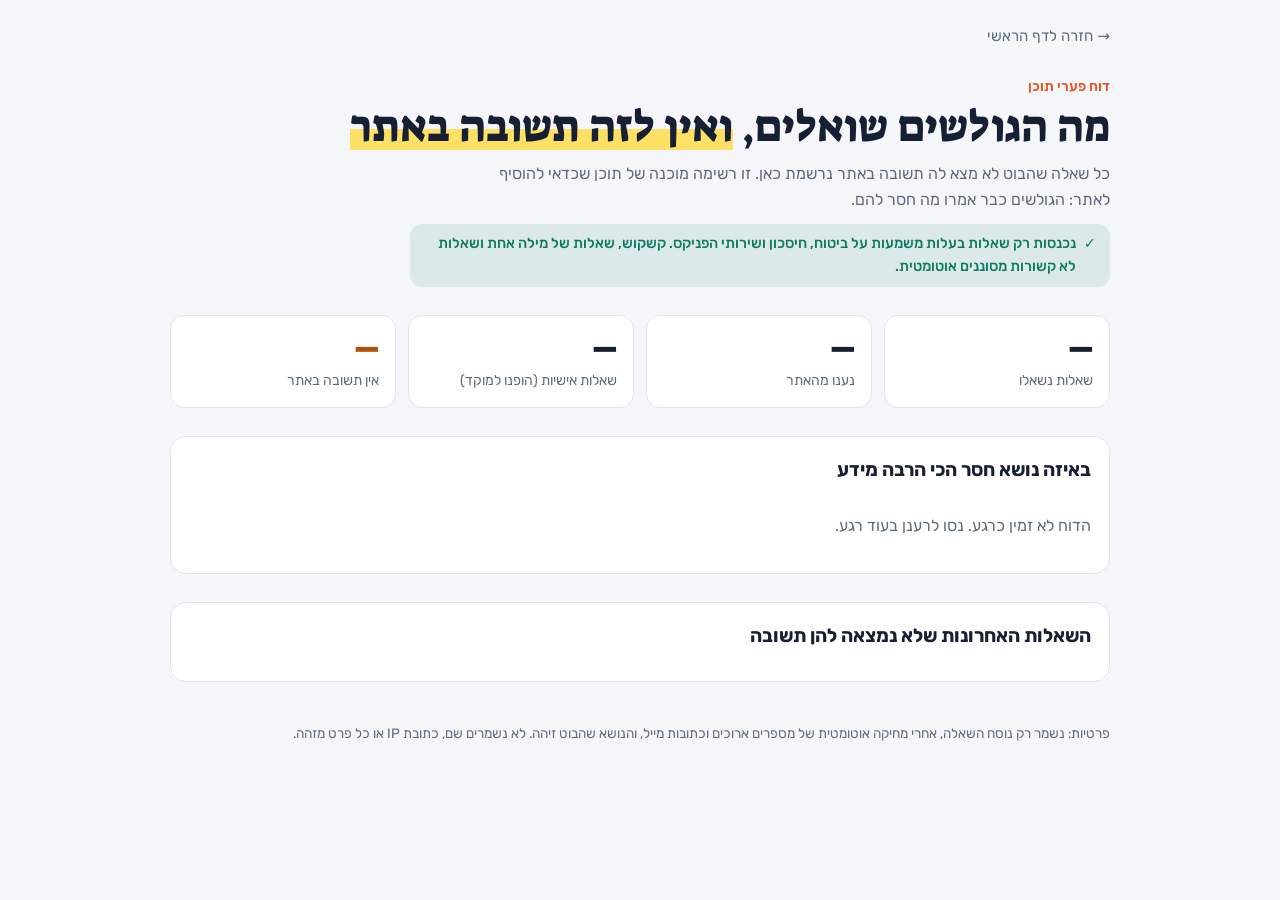
==== commit 7266bc41: "Resilience and report quality: 5 more free models, answer cache, stricter gap filter, mic without au" ====
--- a/web/public/insights.html
+++ b/web/public/insights.html
@@ -3,7 +3,7 @@
 <head>
 <meta charset="utf-8">
 <meta name="viewport" content="width=device-width, initial-scale=1, viewport-fit=cover">
-<title>מה הגולשים שואלים · דוח לצוות התוכן</title>
+<title>דוח פערי תוכן · מה הגולשים שואלים</title>
 <meta name="description" content="דוח לצוות הפניקס: השאלות שגולשים שאלו את הבוט, ואין עליהן תשובה באתר.">
 <link rel="stylesheet" href="widget.css" data-mk-css>
 <style>
@@ -30,6 +30,8 @@
 h1 { font-family: var(--display); font-weight: 400; font-size: clamp(30px, 5vw, 44px); line-height: 1.15; margin: 4px 0 8px; text-wrap: balance; }
 h1 span { background: linear-gradient(transparent 55%, var(--mark) 55%, var(--mark) 92%, transparent 92%); }
 .lede { margin: 0; color: var(--muted); max-width: 62ch; }
+.filter { margin: 12px 0 0; display: inline-flex; gap: 8px; align-items: baseline; font-size: 14.5px; font-weight: 500;
+  color: var(--ok); background: color-mix(in srgb, var(--ok) 10%, transparent); border-radius: 12px; padding: 8px 14px; max-width: 70ch; }
 .stats { display: grid; grid-template-columns: repeat(4, minmax(0, 1fr)); gap: 12px; }
 .stat { background: var(--surface); border: 1px solid var(--line); border-radius: 14px; padding: 14px 16px; }
 .stat b { display: block; font-family: var(--display); font-size: 34px; line-height: 1.1; font-variant-numeric: tabular-nums; }
@@ -59,9 +61,10 @@
 <div class="wrap">
   <nav class="top"><a href="/">→ חזרה לדף הראשי</a></nav>
   <header>
-    <div class="eyebrow">לצוות הפניקס</div>
+    <div class="eyebrow">דוח פערי תוכן</div>
     <h1>מה הגולשים שואלים, <span>ואין לזה תשובה באתר</span></h1>
     <p class="lede">כל שאלה שהבוט לא מצא לה תשובה באתר נרשמת כאן. זו רשימה מוכנה של תוכן שכדאי להוסיף לאתר: הגולשים כבר אמרו מה חסר להם.</p>
+    <p class="filter"><span aria-hidden="true">✓</span> נכנסות רק שאלות בעלות משמעות על ביטוח, חיסכון ושירותי הפניקס. קשקוש, שאלות של מילה אחת ושאלות לא קשורות מסוננים אוטומטית.</p>
   </header>
 
   <section class="stats" id="stats" aria-label="סיכום">
@@ -81,7 +84,7 @@
     <div id="recent"><p class="empty">טוען…</p></div>
   </section>
 
-  <p class="note">מה נכנס לדוח: רק שאלות שקשורות לביטוח, לחיסכון או לשירותי הפניקס. קשקוש, שאלות של מילה אחת ושאלות לא קשורות מסוננים, כדי שתראו רק פערים אמיתיים.<br>פרטיות: נשמר רק נוסח השאלה, אחרי מחיקה אוטומטית של מספרים ארוכים וכתובות מייל, והנושא שהבוט זיהה. לא נשמרים שם, כתובת IP או כל פרט מזהה.</p>
+  <p class="note">פרטיות: נשמר רק נוסח השאלה, אחרי מחיקה אוטומטית של מספרים ארוכים וכתובות מייל, והנושא שהבוט זיהה. לא נשמרים שם, כתובת IP או כל פרט מזהה.</p>
 </div>
 
 <script>
